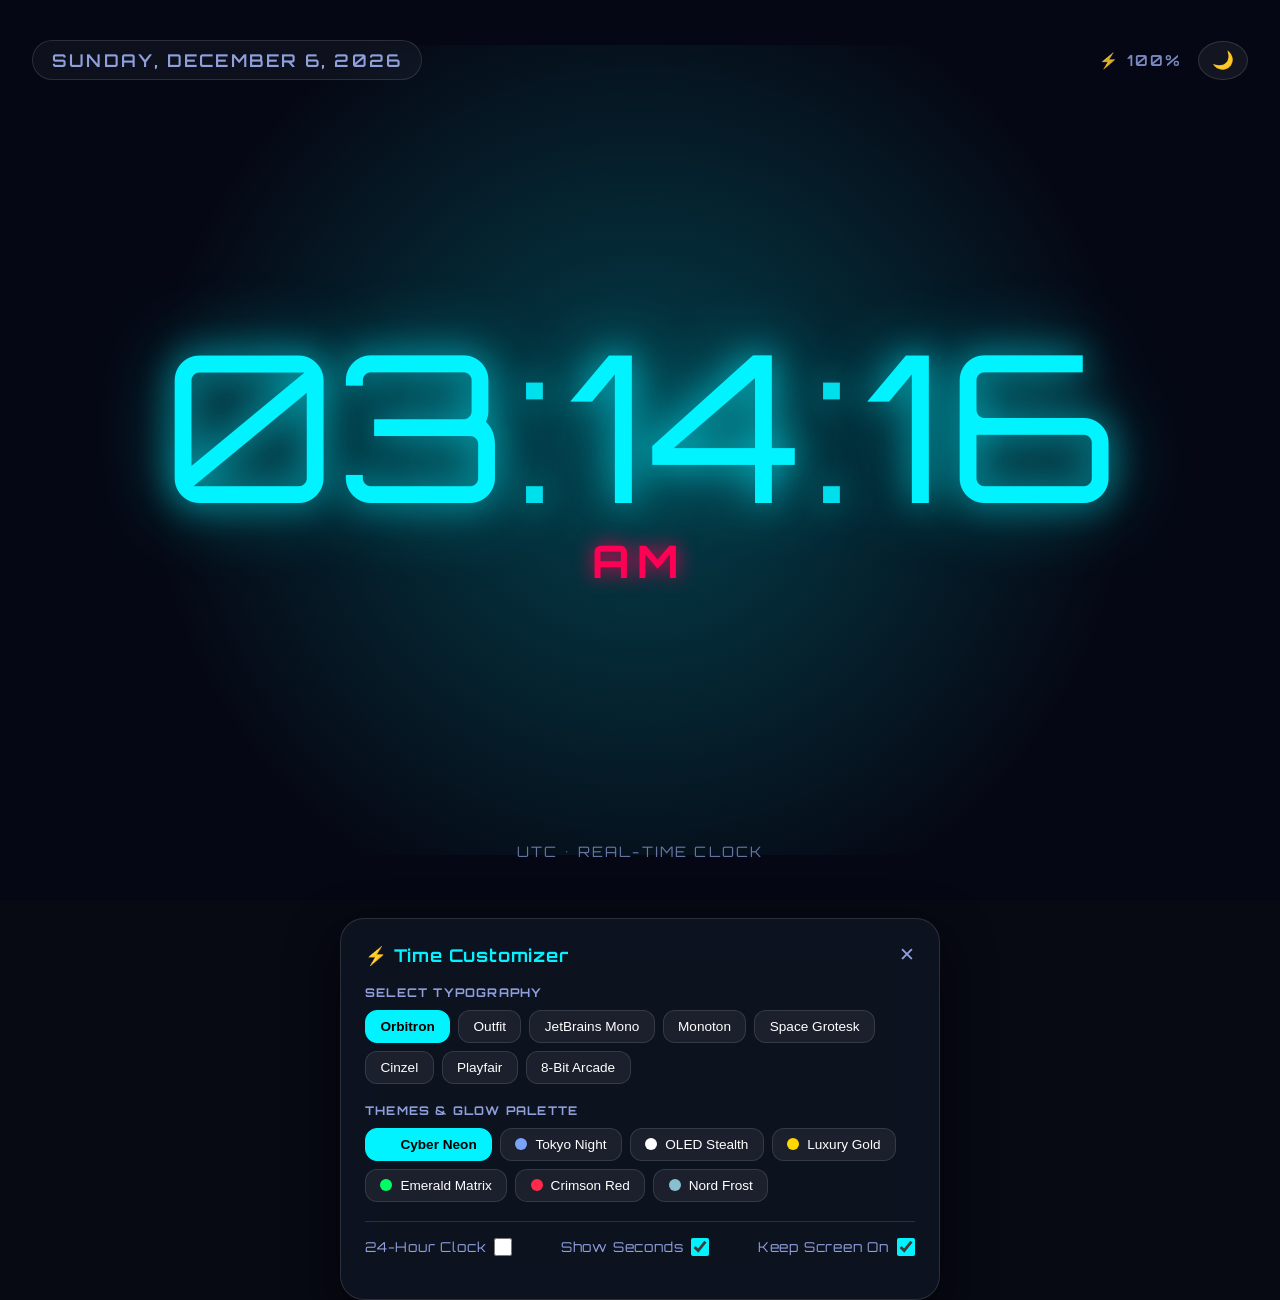
==== web/index.html @ ecf56b78 "feat: Time v1.0.0 full-screen clock initial commit" ====
<!DOCTYPE html>
<html lang="en">
<head>
  <meta charset="UTF-8">
  <meta name="viewport" content="width=device-width, initial-scale=1.0, maximum-scale=1.0, user-scalable=no">
  <title>Time</title>
  
  <!-- Google Fonts import for top-notch typography -->
  <link rel="preconnect" href="https://fonts.googleapis.com">
  <link rel="preconnect" href="https://fonts.gstatic.com" crossorigin>
  <link href="https://fonts.googleapis.com/css2?family=Cinzel:wght@500;700&family=JetBrains+Mono:wght@400;700;800&family=Monoton&family=Orbitron:wght@400;700;900&family=Outfit:wght@300;600;900&family=Playfair+Display:ital,wght@0,600;0,900;1,400&family=Press+Start+2P&family=Space+Grotesk:wght@400;700&display=swap" rel="stylesheet">
  <link rel="stylesheet" href="styles.css">
</head>
<body class="theme-cyber-neon font-orbitron">

  <!-- Ambient Dynamic Glowing Background Canvas -->
  <div class="ambient-glow" id="ambient-glow"></div>

  <!-- Main Fullscreen Clock Display Container -->
  <div class="clock-fullscreen-container" id="clock-container">
    
    <!-- Top Telemetry Header (Date & Battery) -->
    <div class="top-status-header">
      <div class="date-badge" id="date-display">TUESDAY, OCTOBER 6, 2026</div>
      <div class="status-right">
        <span class="battery-badge" id="battery-display">⚡ 100%</span>
        <button class="icon-btn" id="night-mode-btn" title="Night Dim Mode">🌙</button>
      </div>
    </div>

    <!-- Main Giant Digital Clock Display -->
    <div class="time-main-display">
      <div class="digits-wrapper">
        <span class="digit-hours" id="clock-hours">07</span>
        <span class="clock-colon">:</span>
        <span class="digit-minutes" id="clock-minutes">28</span>
        <span class="clock-colon" id="colon-seconds">:</span>
        <span class="digit-seconds" id="clock-seconds">46</span>
      </div>
      <div class="ampm-badge" id="clock-ampm">PM</div>
    </div>

    <!-- Bottom Secondary Info / World Timezone -->
    <div class="bottom-status-footer">
      <span class="location-badge" id="timezone-display">UTC • Coordinated Universal Time</span>
    </div>
  </div>

  <!-- Hover/Tap Trigger Area for Controls -->
  <div class="control-trigger" id="control-trigger"></div>

  <!-- Bottom Floating Glassmorphic Control Panel -->
  <div class="control-panel-drawer" id="control-panel">
    <div class="panel-header">
      <span class="panel-title">⚡ Time Customizer</span>
      <button class="panel-close-btn" id="close-panel-btn">✕</button>
    </div>

    <div class="panel-section">
      <label class="section-label">SELECT TYPOGRAPHY</label>
      <div class="font-selector-grid">
        <button class="font-chip active" data-font="font-orbitron">Orbitron</button>
        <button class="font-chip" data-font="font-outfit">Outfit</button>
        <button class="font-chip" data-font="font-jetbrains">JetBrains Mono</button>
        <button class="font-chip" data-font="font-monoton">Monoton</button>
        <button class="font-chip" data-font="font-space">Space Grotesk</button>
        <button class="font-chip" data-font="font-cinzel">Cinzel</button>
        <button class="font-chip" data-font="font-playfair">Playfair</button>
        <button class="font-chip" data-font="font-retro">8-Bit Arcade</button>
      </div>
    </div>

    <div class="panel-section">
      <label class="section-label">THEMES & GLOW PALETTE</label>
      <div class="theme-selector-grid">
        <button class="theme-chip active" data-theme="theme-cyber-neon"><span class="swatch cyber"></span>Cyber Neon</button>
        <button class="theme-chip" data-theme="theme-tokyo-night"><span class="swatch tokyo"></span>Tokyo Night</button>
        <button class="theme-chip" data-theme="theme-oled-dark"><span class="swatch oled"></span>OLED Stealth</button>
        <button class="theme-chip" data-theme="theme-minimal-gold"><span class="swatch gold"></span>Luxury Gold</button>
        <button class="theme-chip" data-theme="theme-emerald"><span class="swatch emerald"></span>Emerald Matrix</button>
        <button class="theme-chip" data-theme="theme-crimson"><span class="swatch crimson"></span>Crimson Red</button>
        <button class="theme-chip" data-theme="theme-nord"><span class="swatch nord"></span>Nord Frost</button>
      </div>
    </div>

    <div class="panel-section toggle-row">
      <div class="toggle-item">
        <span>24-Hour Clock</span>
        <input type="checkbox" id="toggle-24h" class="toggle-switch">
      </div>
      <div class="toggle-item">
        <span>Show Seconds</span>
        <input type="checkbox" id="toggle-seconds" class="toggle-switch" checked>
      </div>
      <div class="toggle-item">
        <span>Keep Screen On</span>
        <input type="checkbox" id="toggle-wakelock" class="toggle-switch" checked>
      </div>
    </div>
  </div>

  <script src="app.js"></script>
</body>
</html>
---- web/styles.css ----
/* ==========================================================================
   TIME APP - DESIGN SYSTEM & TYPOGRAPHY ENGINE
   ========================================================================== */

:root {
  --bg-color: #070913;
  --text-color: #00f0ff;
  --glow-color: rgba(0, 240, 255, 0.45);
  --accent-color: #ff007f;
  --subtext-color: rgba(255, 255, 255, 0.65);
  --panel-bg: rgba(15, 20, 35, 0.85);
  --panel-border: rgba(255, 255, 255, 0.12);
}

/* Theme 1: Cyber Neon (Default) */
body.theme-cyber-neon {
  --bg-color: #050814;
  --text-color: #00f3ff;
  --glow-color: rgba(0, 243, 255, 0.6);
  --accent-color: #ff0055;
  --subtext-color: #8fa0dd;
}

/* Theme 2: Tokyo Night */
body.theme-tokyo-night {
  --bg-color: #1a1b26;
  --text-color: #7aa2f7;
  --glow-color: rgba(122, 162, 247, 0.5);
  --accent-color: #bb9af7;
  --subtext-color: #a9b1d6;
}

/* Theme 3: OLED Stealth */
body.theme-oled-dark {
  --bg-color: #000000;
  --text-color: #ffffff;
  --glow-color: rgba(255, 255, 255, 0.2);
  --accent-color: #333333;
  --subtext-color: #666666;
}

/* Theme 4: Luxury Gold */
body.theme-minimal-gold {
  --bg-color: #0d0a07;
  --text-color: #ffd700;
  --glow-color: rgba(255, 215, 0, 0.5);
  --accent-color: #ffaa00;
  --subtext-color: #c5a059;
}

/* Theme 5: Emerald Matrix */
body.theme-emerald {
  --bg-color: #03140a;
  --text-color: #00ff66;
  --glow-color: rgba(0, 255, 102, 0.55);
  --accent-color: #00cc44;
  --subtext-color: #55aa77;
}

/* Theme 6: Crimson Red */
body.theme-crimson {
  --bg-color: #120305;
  --text-color: #ff2a4b;
  --glow-color: rgba(255, 42, 75, 0.55);
  --accent-color: #ff758c;
  --subtext-color: #b56576;
}

/* Theme 7: Nord Frost */
body.theme-nord {
  --bg-color: #2e3440;
  --text-color: #88c0d0;
  --glow-color: rgba(136, 192, 208, 0.45);
  --accent-color: #81a1c1;
  --subtext-color: #e5e9f0;
}

/* Typography Utility Classes */
.font-orbitron { font-family: 'Orbitron', sans-serif; letter-spacing: 0.05em; }
.font-outfit { font-family: 'Outfit', sans-serif; font-weight: 900; }
.font-jetbrains { font-family: 'JetBrains Mono', monospace; font-weight: 800; }
.font-monoton { font-family: 'Monoton', cursive; }
.font-space { font-family: 'Space Grotesk', sans-serif; font-weight: 700; }
.font-cinzel { font-family: 'Cinzel', serif; font-weight: 700; }
.font-playfair { font-family: 'Playfair Display', serif; font-weight: 900; }
.font-retro { font-family: 'Press Start 2P', monospace; }

/* Base Reset */
* {
  box-sizing: border-box;
  margin: 0;
  padding: 0;
  user-select: none;
  -webkit-user-select: none;
  -webkit-tap-highlight-color: transparent;
}

html, body {
  width: 100vw;
  height: 100vh;
  overflow: hidden;
  background-color: var(--bg-color);
  color: var(--text-color);
  transition: background-color 0.5s ease, color 0.5s ease;
}

/* Ambient Radial Glow */
.ambient-glow {
  position: absolute;
  top: 50%;
  left: 50%;
  transform: translate(-50%, -50%);
  width: 90vw;
  height: 90vh;
  background: radial-gradient(circle, var(--glow-color) 0%, rgba(0,0,0,0) 70%);
  opacity: 0.4;
  pointer-events: none;
  z-index: 1;
  transition: background 0.6s ease;
}

/* Night Dim Mode Overlay */
body.night-mode {
  filter: brightness(0.25) contrast(0.9);
}

/* Clock Container Layout */
.clock-fullscreen-container {
  position: relative;
  width: 100%;
  height: 100%;
  display: flex;
  flex-direction: column;
  justify-content: space-between;
  align-items: center;
  padding: 2.5rem 2rem;
  z-index: 2;
}

/* Top Telemetry Header */
.top-status-header {
  width: 100%;
  display: flex;
  justify-content: space-between;
  align-items: center;
  font-size: 1.1rem;
  font-weight: 600;
  color: var(--subtext-color);
  text-transform: uppercase;
  letter-spacing: 0.12em;
}

.date-badge {
  background: rgba(255, 255, 255, 0.04);
  padding: 0.5rem 1.2rem;
  border-radius: 30px;
  border: 1px solid var(--panel-border);
  backdrop-filter: blur(10px);
}

.status-right {
  display: flex;
  align-items: center;
  gap: 1rem;
}

.battery-badge {
  font-size: 0.95rem;
  opacity: 0.85;
}

.icon-btn {
  background: rgba(255, 255, 255, 0.06);
  border: 1px solid var(--panel-border);
  color: var(--text-color);
  padding: 0.5rem 0.8rem;
  border-radius: 50%;
  cursor: pointer;
  font-size: 1.1rem;
  transition: transform 0.2s ease, background 0.2s ease;
}

.icon-btn:active {
  transform: scale(0.9);
}

/* Main Giant Clock Area */
.time-main-display {
  display: flex;
  flex-direction: column;
  align-items: center;
  justify-content: center;
  margin: auto 0;
}

.digits-wrapper {
  display: flex;
  align-items: center;
  justify-content: center;
  font-size: clamp(4.5rem, 16vw, 16rem);
  line-height: 0.9;
  text-shadow: 0 0 35px var(--glow-color), 0 0 70px var(--glow-color);
  transition: all 0.3s ease;
}

.clock-colon {
  margin: 0 0.05em;
  opacity: 0.9;
  animation: colonBlink 2s infinite ease-in-out;
}

@keyframes colonBlink {
  0%, 100% { opacity: 0.95; }
  50% { opacity: 0.25; }
}

.ampm-badge {
  font-size: clamp(1.2rem, 3.5vw, 3rem);
  font-weight: 700;
  margin-top: 1rem;
  letter-spacing: 0.2em;
  color: var(--accent-color);
  text-shadow: 0 0 20px var(--accent-color);
}

/* Footer Status */
.bottom-status-footer {
  font-size: 0.9rem;
  color: var(--subtext-color);
  letter-spacing: 0.15em;
  opacity: 0.7;
}

/* Control Trigger Overlay */
.control-trigger {
  position: absolute;
  bottom: 0;
  left: 0;
  width: 100%;
  height: 60px;
  z-index: 10;
}

/* Control Panel Drawer */
.control-panel-drawer {
  position: absolute;
  bottom: -400px;
  left: 50%;
  transform: translateX(-50%);
  width: min(92%, 600px);
  background: var(--panel-bg);
  border: 1px solid var(--panel-border);
  backdrop-filter: blur(25px);
  -webkit-backdrop-filter: blur(25px);
  border-radius: 24px;
  padding: 1.5rem;
  z-index: 20;
  box-shadow: 0 20px 50px rgba(0,0,0,0.6);
  transition: bottom 0.4s cubic-bezier(0.16, 1, 0.3, 1);
}

.control-panel-drawer.active {
  bottom: 25px;
}

.panel-header {
  display: flex;
  justify-content: space-between;
  align-items: center;
  margin-bottom: 1.2rem;
}

.panel-title {
  font-size: 1.1rem;
  font-weight: 700;
  color: var(--text-color);
}

.panel-close-btn {
  background: none;
  border: none;
  color: var(--subtext-color);
  font-size: 1.2rem;
  cursor: pointer;
}

.panel-section {
  margin-bottom: 1.2rem;
}

.section-label {
  display: block;
  font-size: 0.75rem;
  font-weight: 700;
  letter-spacing: 0.1em;
  color: var(--subtext-color);
  margin-bottom: 0.6rem;
}

/* Grids */
.font-selector-grid, .theme-selector-grid {
  display: flex;
  flex-wrap: wrap;
  gap: 0.5rem;
}

.font-chip, .theme-chip {
  background: rgba(255, 255, 255, 0.06);
  border: 1px solid var(--panel-border);
  color: #ffffff;
  padding: 0.5rem 0.9rem;
  border-radius: 12px;
  font-size: 0.85rem;
  cursor: pointer;
  display: flex;
  align-items: center;
  gap: 0.5rem;
  transition: all 0.2s ease;
}

.font-chip.active, .theme-chip.active {
  background: var(--text-color);
  color: #000000;
  border-color: var(--text-color);
  font-weight: 700;
}

/* Swatches */
.swatch {
  width: 12px;
  height: 12px;
  border-radius: 50%;
  display: inline-block;
}

.swatch.cyber { background: #00f3ff; }
.swatch.tokyo { background: #7aa2f7; }
.swatch.oled { background: #ffffff; }
.swatch.gold { background: #ffd700; }
.swatch.emerald { background: #00ff66; }
.swatch.crimson { background: #ff2a4b; }
.swatch.nord { background: #88c0d0; }

/* Toggle Row */
.toggle-row {
  display: flex;
  justify-content: space-between;
  gap: 1rem;
  border-top: 1px solid var(--panel-border);
  padding-top: 1rem;
}

.toggle-item {
  display: flex;
  align-items: center;
  gap: 0.5rem;
  font-size: 0.85rem;
  color: var(--subtext-color);
}

.toggle-switch {
  accent-color: var(--text-color);
  width: 18px;
  height: 18px;
}
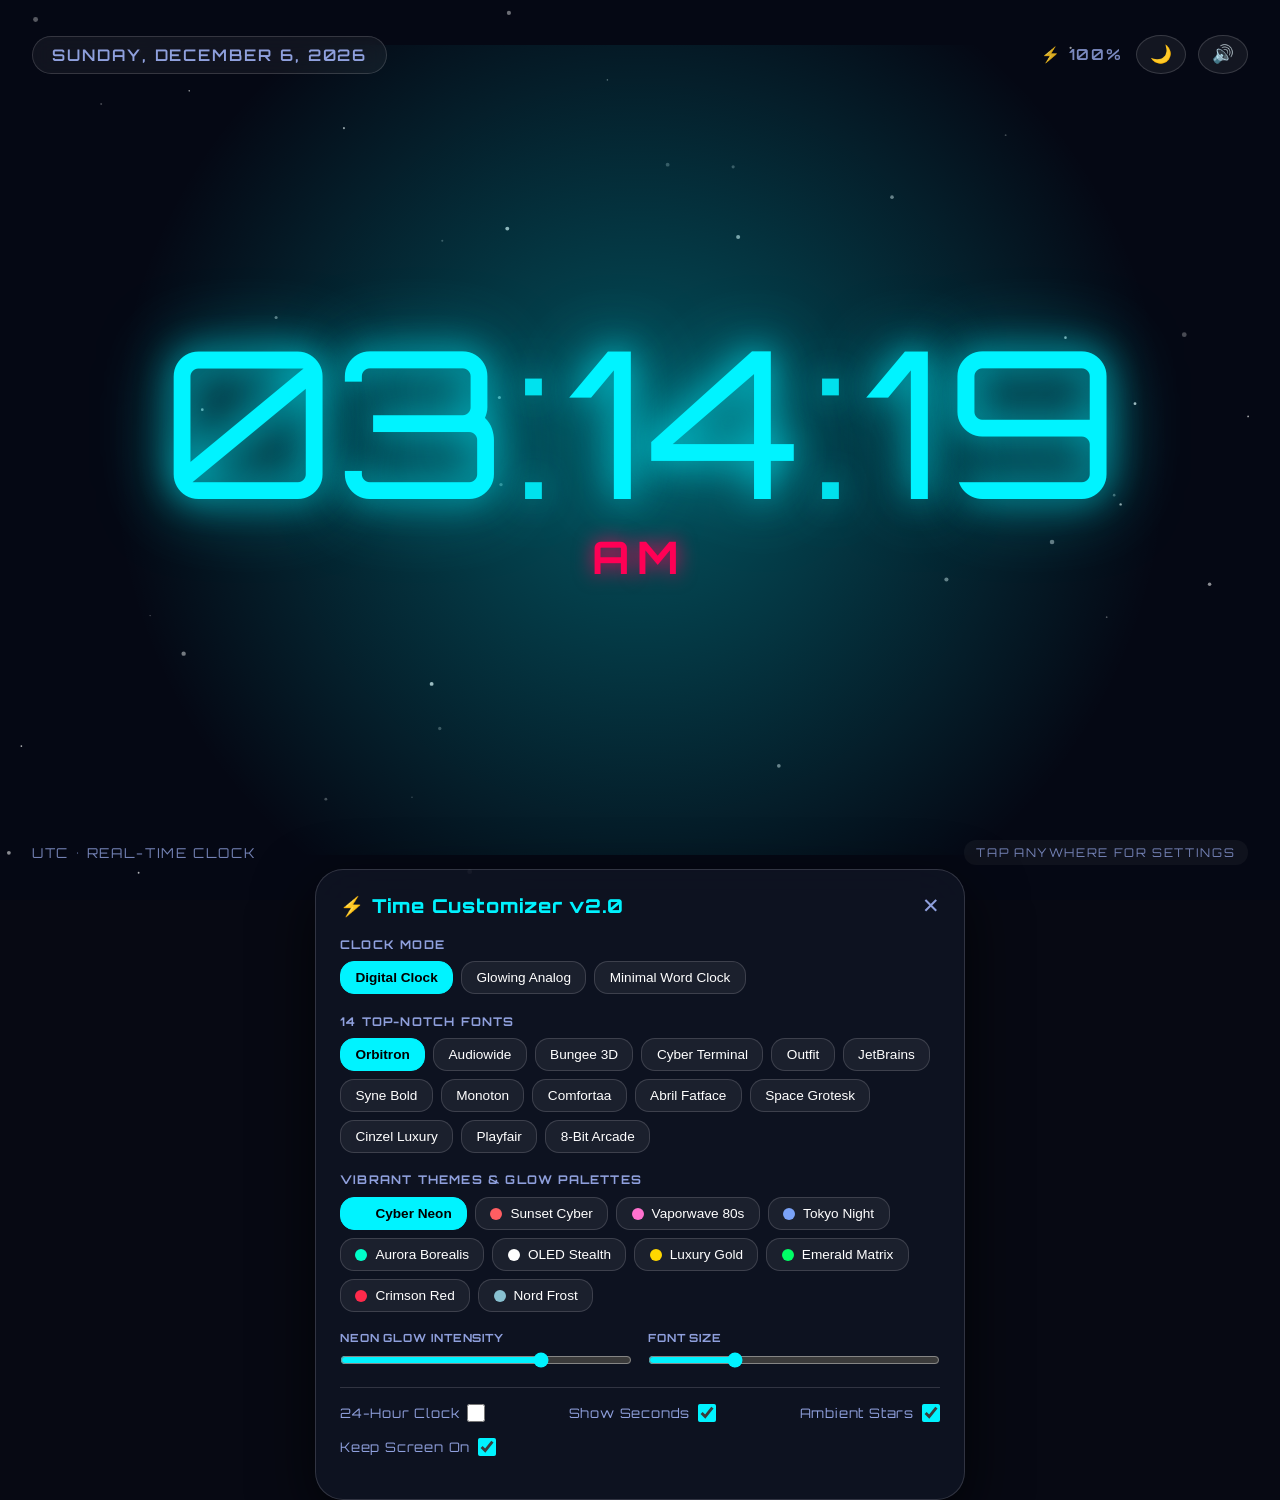
==== commit d5cf41a1: "feat: Release Time v2.0.0 with 14 custom fonts, 10 themes, analog & word clock modes, and particle c" ====
--- a/web/index.html
+++ b/web/index.html
@@ -3,34 +3,36 @@
 <head>
   <meta charset="UTF-8">
   <meta name="viewport" content="width=device-width, initial-scale=1.0, maximum-scale=1.0, user-scalable=no">
-  <title>Time</title>
+  <title>Time v2.0</title>
   
-  <!-- Google Fonts import for top-notch typography -->
+  <!-- Google Fonts import for 14 top-notch custom typography styles -->
   <link rel="preconnect" href="https://fonts.googleapis.com">
   <link rel="preconnect" href="https://fonts.gstatic.com" crossorigin>
-  <link href="https://fonts.googleapis.com/css2?family=Cinzel:wght@500;700&family=JetBrains+Mono:wght@400;700;800&family=Monoton&family=Orbitron:wght@400;700;900&family=Outfit:wght@300;600;900&family=Playfair+Display:ital,wght@0,600;0,900;1,400&family=Press+Start+2P&family=Space+Grotesk:wght@400;700&display=swap" rel="stylesheet">
+  <link href="https://fonts.googleapis.com/css2?family=Abril+Fatface&family=Audiowide&family=Bungee+Shade&family=Cinzel:wght@500;700;900&family=Comfortaa:wght@400;700&family=JetBrains+Mono:wght@400;700;800&family=Monoton&family=Orbitron:wght@400;700;900&family=Outfit:wght@300;600;900&family=Playfair+Display:ital,wght@0,600;0,900;1,400&family=Press+Start+2P&family=Share+Tech+Mono&family=Space+Grotesk:wght@400;700&family=Syne:wght@700;800&display=swap" rel="stylesheet">
   <link rel="stylesheet" href="styles.css">
 </head>
-<body class="theme-cyber-neon font-orbitron">
+<body class="theme-cyber-neon font-orbitron layout-digital">
 
-  <!-- Ambient Dynamic Glowing Background Canvas -->
+  <!-- Dynamic Animated Starfield / Glowing Canvas -->
+  <canvas id="particles-canvas" class="particles-canvas"></canvas>
   <div class="ambient-glow" id="ambient-glow"></div>
 
   <!-- Main Fullscreen Clock Display Container -->
   <div class="clock-fullscreen-container" id="clock-container">
     
-    <!-- Top Telemetry Header (Date & Battery) -->
+    <!-- Top Telemetry Header -->
     <div class="top-status-header">
-      <div class="date-badge" id="date-display">TUESDAY, OCTOBER 6, 2026</div>
+      <div class="date-badge" id="date-display">TUESDAY, OCTOBER 7, 2026</div>
       <div class="status-right">
         <span class="battery-badge" id="battery-display">⚡ 100%</span>
         <button class="icon-btn" id="night-mode-btn" title="Night Dim Mode">🌙</button>
+        <button class="icon-btn" id="sound-tick-btn" title="Synthesized Soft Tick">🔊</button>
       </div>
     </div>
 
-    <!-- Main Giant Digital Clock Display -->
-    <div class="time-main-display">
-      <div class="digits-wrapper">
+    <!-- 1. Digital Clock Mode Display -->
+    <div class="time-main-display" id="digital-clock-view">
+      <div class="digits-wrapper" id="digits-wrapper">
         <span class="digit-hours" id="clock-hours">07</span>
         <span class="clock-colon">:</span>
         <span class="digit-minutes" id="clock-minutes">28</span>
@@ -40,41 +42,80 @@
       <div class="ampm-badge" id="clock-ampm">PM</div>
     </div>
 
+    <!-- 2. Analog Clock Mode Display -->
+    <div class="analog-clock-wrapper" id="analog-clock-view" style="display:none;">
+      <div class="analog-face">
+        <div class="analog-hand hour-hand" id="analog-hour-hand"></div>
+        <div class="analog-hand minute-hand" id="analog-minute-hand"></div>
+        <div class="analog-hand second-hand" id="analog-second-hand"></div>
+        <div class="analog-center-dot"></div>
+        <!-- Hour Markers -->
+        <span class="marker m12">12</span>
+        <span class="marker m3">3</span>
+        <span class="marker m6">6</span>
+        <span class="marker m9">9</span>
+      </div>
+    </div>
+
+    <!-- 3. Minimalist Word Clock Mode Display -->
+    <div class="word-clock-wrapper" id="word-clock-view" style="display:none;">
+      <div class="word-clock-text" id="word-clock-text">IT IS SEVEN TWENTY-EIGHT PM</div>
+    </div>
+
     <!-- Bottom Secondary Info / World Timezone -->
     <div class="bottom-status-footer">
-      <span class="location-badge" id="timezone-display">UTC • Coordinated Universal Time</span>
+      <span class="location-badge" id="timezone-display">UTC • REAL-TIME CLOCK</span>
+      <span class="hint-badge">TAP ANYWHERE FOR SETTINGS</span>
     </div>
   </div>
-
-  <!-- Hover/Tap Trigger Area for Controls -->
-  <div class="control-trigger" id="control-trigger"></div>
 
   <!-- Bottom Floating Glassmorphic Control Panel -->
   <div class="control-panel-drawer" id="control-panel">
     <div class="panel-header">
-      <span class="panel-title">⚡ Time Customizer</span>
+      <span class="panel-title">⚡ Time Customizer v2.0</span>
       <button class="panel-close-btn" id="close-panel-btn">✕</button>
     </div>
 
+    <!-- Clock Display Mode Switcher -->
     <div class="panel-section">
-      <label class="section-label">SELECT TYPOGRAPHY</label>
+      <label class="section-label">CLOCK MODE</label>
+      <div class="mode-selector-grid">
+        <button class="mode-chip active" data-mode="layout-digital">Digital Clock</button>
+        <button class="mode-chip" data-mode="layout-analog">Glowing Analog</button>
+        <button class="mode-chip" data-mode="layout-word">Minimal Word Clock</button>
+      </div>
+    </div>
+
+    <!-- Font Selector (14 Custom Google Fonts) -->
+    <div class="panel-section">
+      <label class="section-label">14 TOP-NOTCH FONTS</label>
       <div class="font-selector-grid">
         <button class="font-chip active" data-font="font-orbitron">Orbitron</button>
+        <button class="font-chip" data-font="font-audiowide">Audiowide</button>
+        <button class="font-chip" data-font="font-bungee">Bungee 3D</button>
+        <button class="font-chip" data-font="font-sharetech">Cyber Terminal</button>
         <button class="font-chip" data-font="font-outfit">Outfit</button>
-        <button class="font-chip" data-font="font-jetbrains">JetBrains Mono</button>
+        <button class="font-chip" data-font="font-jetbrains">JetBrains</button>
+        <button class="font-chip" data-font="font-syne">Syne Bold</button>
         <button class="font-chip" data-font="font-monoton">Monoton</button>
+        <button class="font-chip" data-font="font-comfortaa">Comfortaa</button>
+        <button class="font-chip" data-font="font-abril">Abril Fatface</button>
         <button class="font-chip" data-font="font-space">Space Grotesk</button>
-        <button class="font-chip" data-font="font-cinzel">Cinzel</button>
+        <button class="font-chip" data-font="font-cinzel">Cinzel Luxury</button>
         <button class="font-chip" data-font="font-playfair">Playfair</button>
         <button class="font-chip" data-font="font-retro">8-Bit Arcade</button>
       </div>
     </div>
 
+    <!-- Theme & Glow Palette -->
     <div class="panel-section">
-      <label class="section-label">THEMES & GLOW PALETTE</label>
+      <label class="section-label">VIBRANT THEMES & GLOW PALETTES</label>
       <div class="theme-selector-grid">
         <button class="theme-chip active" data-theme="theme-cyber-neon"><span class="swatch cyber"></span>Cyber Neon</button>
+        <button class="theme-chip" data-theme="theme-sunset"><span class="swatch sunset"></span>Sunset Cyber</button>
+        <button class="theme-chip" data-theme="theme-vaporwave"><span class="swatch vaporwave"></span>Vaporwave 80s</button>
         <button class="theme-chip" data-theme="theme-tokyo-night"><span class="swatch tokyo"></span>Tokyo Night</button>
+        <button class="theme-chip" data-theme="theme-aurora"><span class="swatch aurora"></span>Aurora Borealis</button>
         <button class="theme-chip" data-theme="theme-oled-dark"><span class="swatch oled"></span>OLED Stealth</button>
         <button class="theme-chip" data-theme="theme-minimal-gold"><span class="swatch gold"></span>Luxury Gold</button>
         <button class="theme-chip" data-theme="theme-emerald"><span class="swatch emerald"></span>Emerald Matrix</button>
@@ -83,6 +124,19 @@
       </div>
     </div>
 
+    <!-- Adjusters & Sliders -->
+    <div class="panel-section slider-section">
+      <div class="slider-group">
+        <label>NEON GLOW INTENSITY</label>
+        <input type="range" id="glow-slider" min="0" max="100" value="70">
+      </div>
+      <div class="slider-group">
+        <label>FONT SIZE</label>
+        <input type="range" id="size-slider" min="80" max="150" value="100">
+      </div>
+    </div>
+
+    <!-- Toggles Row -->
     <div class="panel-section toggle-row">
       <div class="toggle-item">
         <span>24-Hour Clock</span>
@@ -91,6 +145,10 @@
       <div class="toggle-item">
         <span>Show Seconds</span>
         <input type="checkbox" id="toggle-seconds" class="toggle-switch" checked>
+      </div>
+      <div class="toggle-item">
+        <span>Ambient Stars</span>
+        <input type="checkbox" id="toggle-particles" class="toggle-switch" checked>
       </div>
       <div class="toggle-item">
         <span>Keep Screen On</span>
--- a/web/styles.css
+++ b/web/styles.css
@@ -1,85 +1,120 @@
 /* ==========================================================================
-   TIME APP - DESIGN SYSTEM & TYPOGRAPHY ENGINE
+   TIME APP v2.0 - ULTIMATE DESIGN SYSTEM & TYPOGRAPHY ENGINE
    ========================================================================== */
 
 :root {
   --bg-color: #070913;
   --text-color: #00f0ff;
-  --glow-color: rgba(0, 240, 255, 0.45);
+  --glow-color: rgba(0, 240, 255, 0.55);
   --accent-color: #ff007f;
   --subtext-color: rgba(255, 255, 255, 0.65);
-  --panel-bg: rgba(15, 20, 35, 0.85);
-  --panel-border: rgba(255, 255, 255, 0.12);
+  --panel-bg: rgba(15, 20, 35, 0.88);
+  --panel-border: rgba(255, 255, 255, 0.15);
+  --glow-radius: 35px;
+  --font-scale: 1;
 }
 
 /* Theme 1: Cyber Neon (Default) */
 body.theme-cyber-neon {
   --bg-color: #050814;
   --text-color: #00f3ff;
-  --glow-color: rgba(0, 243, 255, 0.6);
+  --glow-color: rgba(0, 243, 255, 0.65);
   --accent-color: #ff0055;
   --subtext-color: #8fa0dd;
 }
 
-/* Theme 2: Tokyo Night */
+/* Theme 2: Sunset Cyberpunk */
+body.theme-sunset {
+  --bg-color: #1a0826;
+  --text-color: #ff5e62;
+  --glow-color: rgba(255, 94, 98, 0.6);
+  --accent-color: #ff9966;
+  --subtext-color: #d19fe8;
+}
+
+/* Theme 3: Vaporwave 80s */
+body.theme-vaporwave {
+  --bg-color: #12002b;
+  --text-color: #ff71ce;
+  --glow-color: rgba(255, 113, 206, 0.65);
+  --accent-color: #01cdfe;
+  --subtext-color: #05ffa1;
+}
+
+/* Theme 4: Tokyo Night */
 body.theme-tokyo-night {
   --bg-color: #1a1b26;
   --text-color: #7aa2f7;
-  --glow-color: rgba(122, 162, 247, 0.5);
+  --glow-color: rgba(122, 162, 247, 0.55);
   --accent-color: #bb9af7;
   --subtext-color: #a9b1d6;
 }
 
-/* Theme 3: OLED Stealth */
+/* Theme 5: Aurora Borealis */
+body.theme-aurora {
+  --bg-color: #041d24;
+  --text-color: #00ffca;
+  --glow-color: rgba(0, 255, 202, 0.6);
+  --accent-color: #05bfdb;
+  --subtext-color: #a5f3fc;
+}
+
+/* Theme 6: OLED Stealth */
 body.theme-oled-dark {
   --bg-color: #000000;
   --text-color: #ffffff;
-  --glow-color: rgba(255, 255, 255, 0.2);
-  --accent-color: #333333;
-  --subtext-color: #666666;
-}
-
-/* Theme 4: Luxury Gold */
+  --glow-color: rgba(255, 255, 255, 0.25);
+  --accent-color: #444444;
+  --subtext-color: #777777;
+}
+
+/* Theme 7: Luxury Gold */
 body.theme-minimal-gold {
   --bg-color: #0d0a07;
   --text-color: #ffd700;
-  --glow-color: rgba(255, 215, 0, 0.5);
+  --glow-color: rgba(255, 215, 0, 0.6);
   --accent-color: #ffaa00;
   --subtext-color: #c5a059;
 }
 
-/* Theme 5: Emerald Matrix */
+/* Theme 8: Emerald Matrix */
 body.theme-emerald {
   --bg-color: #03140a;
   --text-color: #00ff66;
-  --glow-color: rgba(0, 255, 102, 0.55);
+  --glow-color: rgba(0, 255, 102, 0.6);
   --accent-color: #00cc44;
   --subtext-color: #55aa77;
 }
 
-/* Theme 6: Crimson Red */
+/* Theme 9: Crimson Red */
 body.theme-crimson {
   --bg-color: #120305;
   --text-color: #ff2a4b;
-  --glow-color: rgba(255, 42, 75, 0.55);
+  --glow-color: rgba(255, 42, 75, 0.6);
   --accent-color: #ff758c;
   --subtext-color: #b56576;
 }
 
-/* Theme 7: Nord Frost */
+/* Theme 10: Nord Frost */
 body.theme-nord {
   --bg-color: #2e3440;
   --text-color: #88c0d0;
-  --glow-color: rgba(136, 192, 208, 0.45);
+  --glow-color: rgba(136, 192, 208, 0.5);
   --accent-color: #81a1c1;
   --subtext-color: #e5e9f0;
 }
 
-/* Typography Utility Classes */
+/* Typography Utility Classes (14 Custom Fonts) */
 .font-orbitron { font-family: 'Orbitron', sans-serif; letter-spacing: 0.05em; }
+.font-audiowide { font-family: 'Audiowide', cursive; letter-spacing: 0.08em; }
+.font-bungee { font-family: 'Bungee Shade', cursive; }
+.font-sharetech { font-family: 'Share Tech Mono', monospace; }
 .font-outfit { font-family: 'Outfit', sans-serif; font-weight: 900; }
 .font-jetbrains { font-family: 'JetBrains Mono', monospace; font-weight: 800; }
+.font-syne { font-family: 'Syne', sans-serif; font-weight: 800; }
 .font-monoton { font-family: 'Monoton', cursive; }
+.font-comfortaa { font-family: 'Comfortaa', cursive; font-weight: 700; }
+.font-abril { font-family: 'Abril Fatface', cursive; }
 .font-space { font-family: 'Space Grotesk', sans-serif; font-weight: 700; }
 .font-cinzel { font-family: 'Cinzel', serif; font-weight: 700; }
 .font-playfair { font-family: 'Playfair Display', serif; font-weight: 900; }
@@ -104,6 +139,17 @@
   transition: background-color 0.5s ease, color 0.5s ease;
 }
 
+/* Background Particles Canvas */
+.particles-canvas {
+  position: absolute;
+  top: 0;
+  left: 0;
+  width: 100%;
+  height: 100%;
+  pointer-events: none;
+  z-index: 1;
+}
+
 /* Ambient Radial Glow */
 .ambient-glow {
   position: absolute;
@@ -112,8 +158,8 @@
   transform: translate(-50%, -50%);
   width: 90vw;
   height: 90vh;
-  background: radial-gradient(circle, var(--glow-color) 0%, rgba(0,0,0,0) 70%);
-  opacity: 0.4;
+  background: radial-gradient(circle, var(--glow-color) 0%, rgba(0,0,0,0) 75%);
+  opacity: 0.5;
   pointer-events: none;
   z-index: 1;
   transition: background 0.6s ease;
@@ -121,10 +167,10 @@
 
 /* Night Dim Mode Overlay */
 body.night-mode {
-  filter: brightness(0.25) contrast(0.9);
-}
-
-/* Clock Container Layout */
+  filter: brightness(0.22) contrast(0.85);
+}
+
+/* Main Container Layout */
 .clock-fullscreen-container {
   position: relative;
   width: 100%;
@@ -133,17 +179,17 @@
   flex-direction: column;
   justify-content: space-between;
   align-items: center;
-  padding: 2.5rem 2rem;
+  padding: 2.2rem 2rem;
   z-index: 2;
 }
 
-/* Top Telemetry Header */
+/* Top Status Header */
 .top-status-header {
   width: 100%;
   display: flex;
   justify-content: space-between;
   align-items: center;
-  font-size: 1.1rem;
+  font-size: 1rem;
   font-weight: 600;
   color: var(--subtext-color);
   text-transform: uppercase;
@@ -151,7 +197,7 @@
 }
 
 .date-badge {
-  background: rgba(255, 255, 255, 0.04);
+  background: rgba(255, 255, 255, 0.05);
   padding: 0.5rem 1.2rem;
   border-radius: 30px;
   border: 1px solid var(--panel-border);
@@ -161,7 +207,7 @@
 .status-right {
   display: flex;
   align-items: center;
-  gap: 1rem;
+  gap: 0.8rem;
 }
 
 .battery-badge {
@@ -184,7 +230,7 @@
   transform: scale(0.9);
 }
 
-/* Main Giant Clock Area */
+/* 1. Digital Clock Display */
 .time-main-display {
   display: flex;
   flex-direction: column;
@@ -197,9 +243,9 @@
   display: flex;
   align-items: center;
   justify-content: center;
-  font-size: clamp(4.5rem, 16vw, 16rem);
+  font-size: calc(clamp(4.5rem, 16vw, 16rem) * var(--font-scale));
   line-height: 0.9;
-  text-shadow: 0 0 35px var(--glow-color), 0 0 70px var(--glow-color);
+  text-shadow: 0 0 var(--glow-radius) var(--glow-color), 0 0 calc(var(--glow-radius) * 2) var(--glow-color);
   transition: all 0.3s ease;
 }
 
@@ -223,44 +269,138 @@
   text-shadow: 0 0 20px var(--accent-color);
 }
 
+/* 2. Analog Clock View */
+.analog-clock-wrapper {
+  margin: auto 0;
+  display: flex;
+  align-items: center;
+  justify-content: center;
+}
+
+.analog-face {
+  position: relative;
+  width: min(70vw, 420px);
+  height: min(70vw, 420px);
+  border-radius: 50%;
+  border: 4px solid var(--text-color);
+  box-shadow: 0 0 var(--glow-radius) var(--glow-color), inset 0 0 var(--glow-radius) var(--glow-color);
+  background: rgba(255, 255, 255, 0.02);
+}
+
+.analog-hand {
+  position: absolute;
+  bottom: 50%;
+  left: 50%;
+  transform-origin: bottom center;
+  border-radius: 10px;
+  transition: transform 0.05s cubic-bezier(0.4, 2.08, 0.55, 0.44);
+}
+
+.hour-hand {
+  width: 8px;
+  height: 28%;
+  background: var(--text-color);
+  box-shadow: 0 0 15px var(--text-color);
+  transform: translateX(-50%) rotate(0deg);
+}
+
+.minute-hand {
+  width: 5px;
+  height: 40%;
+  background: var(--text-color);
+  box-shadow: 0 0 15px var(--text-color);
+  transform: translateX(-50%) rotate(0deg);
+}
+
+.second-hand {
+  width: 2px;
+  height: 45%;
+  background: var(--accent-color);
+  box-shadow: 0 0 15px var(--accent-color);
+  transform: translateX(-50%) rotate(0deg);
+}
+
+.analog-center-dot {
+  position: absolute;
+  top: 50%;
+  left: 50%;
+  transform: translate(-50%, -50%);
+  width: 16px;
+  height: 16px;
+  border-radius: 50%;
+  background: var(--accent-color);
+  box-shadow: 0 0 20px var(--accent-color);
+}
+
+.marker {
+  position: absolute;
+  font-size: 1.5rem;
+  font-weight: 700;
+  color: var(--subtext-color);
+}
+
+.m12 { top: 15px; left: 50%; transform: translateX(-50%); }
+.m3 { right: 20px; top: 50%; transform: translateY(-50%); }
+.m6 { bottom: 15px; left: 50%; transform: translateX(-50%); }
+.m9 { left: 20px; top: 50%; transform: translateY(-50%); }
+
+/* 3. Word Clock View */
+.word-clock-wrapper {
+  margin: auto 0;
+  text-align: center;
+  max-width: 85%;
+}
+
+.word-clock-text {
+  font-size: clamp(2rem, 6vw, 5rem);
+  font-weight: 900;
+  line-height: 1.3;
+  letter-spacing: 0.05em;
+  text-shadow: 0 0 var(--glow-radius) var(--glow-color);
+  color: var(--text-color);
+}
+
 /* Footer Status */
 .bottom-status-footer {
-  font-size: 0.9rem;
-  color: var(--subtext-color);
-  letter-spacing: 0.15em;
-  opacity: 0.7;
-}
-
-/* Control Trigger Overlay */
-.control-trigger {
-  position: absolute;
-  bottom: 0;
-  left: 0;
   width: 100%;
-  height: 60px;
-  z-index: 10;
+  display: flex;
+  justify-content: space-between;
+  align-items: center;
+  font-size: 0.85rem;
+  color: var(--subtext-color);
+  letter-spacing: 0.12em;
+  opacity: 0.8;
+}
+
+.hint-badge {
+  background: rgba(255, 255, 255, 0.05);
+  padding: 0.3rem 0.8rem;
+  border-radius: 12px;
+  font-size: 0.75rem;
 }
 
 /* Control Panel Drawer */
 .control-panel-drawer {
   position: absolute;
-  bottom: -400px;
+  bottom: -600px;
   left: 50%;
   transform: translateX(-50%);
-  width: min(92%, 600px);
+  width: min(94%, 650px);
+  max-height: 85vh;
+  overflow-y: auto;
   background: var(--panel-bg);
   border: 1px solid var(--panel-border);
-  backdrop-filter: blur(25px);
-  -webkit-backdrop-filter: blur(25px);
-  border-radius: 24px;
+  backdrop-filter: blur(30px);
+  -webkit-backdrop-filter: blur(30px);
+  border-radius: 28px;
   padding: 1.5rem;
   z-index: 20;
-  box-shadow: 0 20px 50px rgba(0,0,0,0.6);
+  box-shadow: 0 20px 60px rgba(0,0,0,0.7);
   transition: bottom 0.4s cubic-bezier(0.16, 1, 0.3, 1);
 }
 
 .control-panel-drawer.active {
-  bottom: 25px;
+  bottom: 20px;
 }
 
 .panel-header {
@@ -271,8 +411,8 @@
 }
 
 .panel-title {
-  font-size: 1.1rem;
-  font-weight: 700;
+  font-size: 1.2rem;
+  font-weight: 800;
   color: var(--text-color);
 }
 
@@ -280,7 +420,7 @@
   background: none;
   border: none;
   color: var(--subtext-color);
-  font-size: 1.2rem;
+  font-size: 1.3rem;
   cursor: pointer;
 }
 
@@ -297,19 +437,18 @@
   margin-bottom: 0.6rem;
 }
 
-/* Grids */
-.font-selector-grid, .theme-selector-grid {
+.mode-selector-grid, .font-selector-grid, .theme-selector-grid {
   display: flex;
   flex-wrap: wrap;
   gap: 0.5rem;
 }
 
-.font-chip, .theme-chip {
+.mode-chip, .font-chip, .theme-chip {
   background: rgba(255, 255, 255, 0.06);
   border: 1px solid var(--panel-border);
   color: #ffffff;
   padding: 0.5rem 0.9rem;
-  border-radius: 12px;
+  border-radius: 14px;
   font-size: 0.85rem;
   cursor: pointer;
   display: flex;
@@ -318,11 +457,11 @@
   transition: all 0.2s ease;
 }
 
-.font-chip.active, .theme-chip.active {
+.mode-chip.active, .font-chip.active, .theme-chip.active {
   background: var(--text-color);
   color: #000000;
   border-color: var(--text-color);
-  font-weight: 700;
+  font-weight: 800;
 }
 
 /* Swatches */
@@ -334,17 +473,46 @@
 }
 
 .swatch.cyber { background: #00f3ff; }
+.swatch.sunset { background: #ff5e62; }
+.swatch.vaporwave { background: #ff71ce; }
 .swatch.tokyo { background: #7aa2f7; }
+.swatch.aurora { background: #00ffca; }
 .swatch.oled { background: #ffffff; }
 .swatch.gold { background: #ffd700; }
 .swatch.emerald { background: #00ff66; }
 .swatch.crimson { background: #ff2a4b; }
 .swatch.nord { background: #88c0d0; }
 
+/* Sliders */
+.slider-section {
+  display: grid;
+  grid-template-columns: 1fr 1fr;
+  gap: 1rem;
+}
+
+.slider-group {
+  display: flex;
+  flex-direction: column;
+  gap: 0.4rem;
+}
+
+.slider-group label {
+  font-size: 0.7rem;
+  font-weight: 700;
+  color: var(--subtext-color);
+  letter-spacing: 0.08em;
+}
+
+.slider-group input {
+  accent-color: var(--text-color);
+  cursor: pointer;
+}
+
 /* Toggle Row */
 .toggle-row {
   display: flex;
   justify-content: space-between;
+  flex-wrap: wrap;
   gap: 1rem;
   border-top: 1px solid var(--panel-border);
   padding-top: 1rem;
@@ -354,7 +522,7 @@
   display: flex;
   align-items: center;
   gap: 0.5rem;
-  font-size: 0.85rem;
+  font-size: 0.82rem;
   color: var(--subtext-color);
 }
 
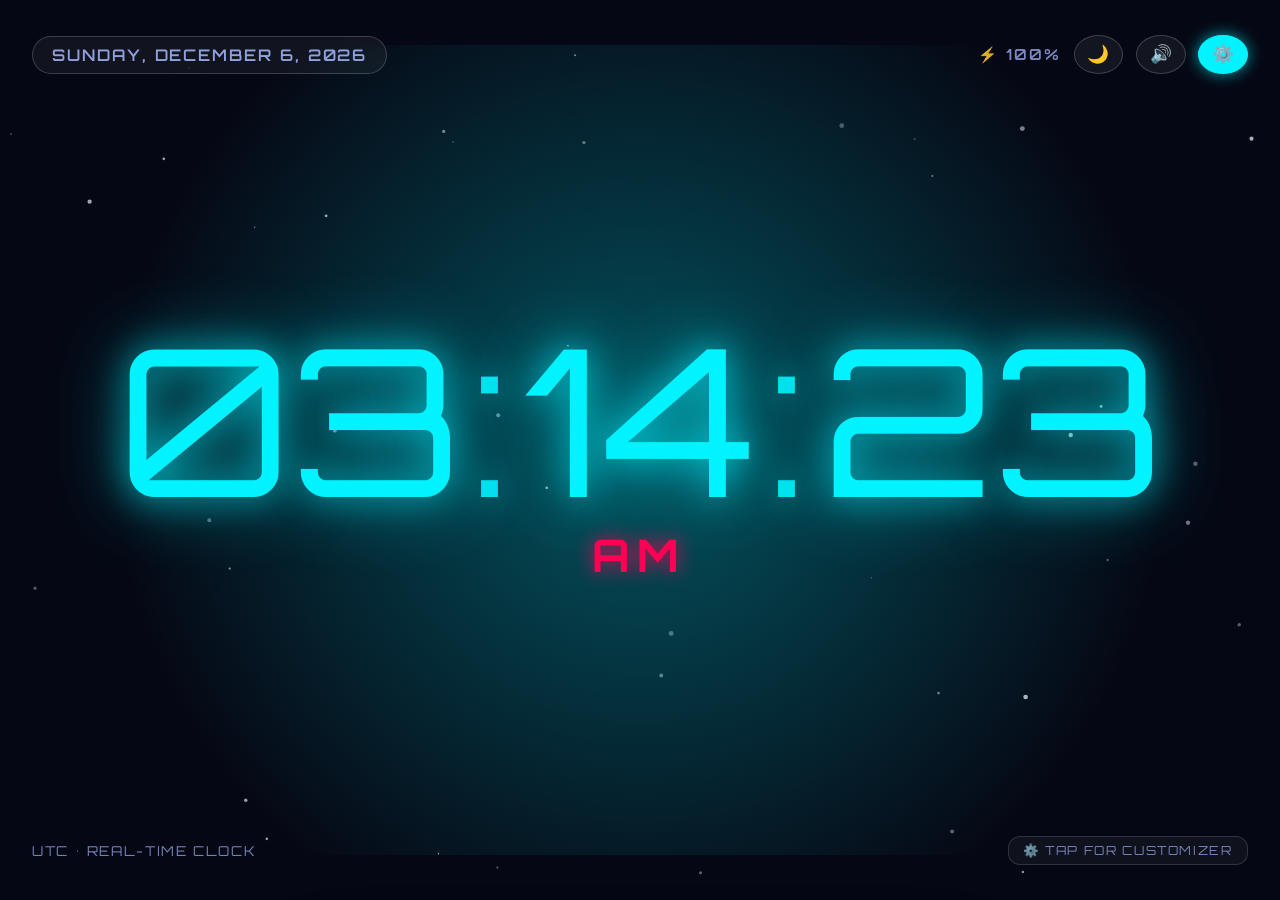
==== commit 38b153d2: "fix: Enhance Time Customizer drawer with dedicated ⚙️ trigger button and backdrop overlay" ====
--- a/web/index.html
+++ b/web/index.html
@@ -27,6 +27,7 @@
         <span class="battery-badge" id="battery-display">⚡ 100%</span>
         <button class="icon-btn" id="night-mode-btn" title="Night Dim Mode">🌙</button>
         <button class="icon-btn" id="sound-tick-btn" title="Synthesized Soft Tick">🔊</button>
+        <button class="icon-btn highlight" id="settings-btn" title="Time Customizer">⚙️</button>
       </div>
     </div>
 
@@ -65,9 +66,12 @@
     <!-- Bottom Secondary Info / World Timezone -->
     <div class="bottom-status-footer">
       <span class="location-badge" id="timezone-display">UTC • REAL-TIME CLOCK</span>
-      <span class="hint-badge">TAP ANYWHERE FOR SETTINGS</span>
+      <span class="hint-badge" id="hint-settings-trigger">⚙️ TAP FOR CUSTOMIZER</span>
     </div>
   </div>
+
+  <!-- Backdrop Overlay for Control Panel -->
+  <div class="panel-backdrop" id="panel-backdrop"></div>
 
   <!-- Bottom Floating Glassmorphic Control Panel -->
   <div class="control-panel-drawer" id="control-panel">
--- a/web/styles.css
+++ b/web/styles.css
@@ -8,8 +8,8 @@
   --glow-color: rgba(0, 240, 255, 0.55);
   --accent-color: #ff007f;
   --subtext-color: rgba(255, 255, 255, 0.65);
-  --panel-bg: rgba(15, 20, 35, 0.88);
-  --panel-border: rgba(255, 255, 255, 0.15);
+  --panel-bg: rgba(15, 20, 35, 0.94);
+  --panel-border: rgba(255, 255, 255, 0.18);
   --glow-radius: 35px;
   --font-scale: 1;
 }
@@ -181,6 +181,7 @@
   align-items: center;
   padding: 2.2rem 2rem;
   z-index: 2;
+  cursor: pointer;
 }
 
 /* Top Status Header */
@@ -224,6 +225,13 @@
   cursor: pointer;
   font-size: 1.1rem;
   transition: transform 0.2s ease, background 0.2s ease;
+}
+
+.icon-btn.highlight {
+  background: var(--text-color);
+  color: #000000;
+  border-color: var(--text-color);
+  box-shadow: 0 0 15px var(--glow-color);
 }
 
 .icon-btn:active {
@@ -374,15 +382,35 @@
 
 .hint-badge {
   background: rgba(255, 255, 255, 0.05);
-  padding: 0.3rem 0.8rem;
+  padding: 0.35rem 0.9rem;
   border-radius: 12px;
-  font-size: 0.75rem;
+  font-size: 0.78rem;
+  border: 1px solid var(--panel-border);
+  cursor: pointer;
+}
+
+/* Backdrop Overlay for Control Panel */
+.panel-backdrop {
+  position: fixed;
+  inset: 0;
+  background: rgba(0, 0, 0, 0.65);
+  backdrop-filter: blur(8px);
+  -webkit-backdrop-filter: blur(8px);
+  opacity: 0;
+  pointer-events: none;
+  transition: opacity 0.3s ease;
+  z-index: 900;
+}
+
+.panel-backdrop.active {
+  opacity: 1;
+  pointer-events: auto;
 }
 
 /* Control Panel Drawer */
 .control-panel-drawer {
-  position: absolute;
-  bottom: -600px;
+  position: fixed;
+  bottom: -700px;
   left: 50%;
   transform: translateX(-50%);
   width: min(94%, 650px);
@@ -390,12 +418,12 @@
   overflow-y: auto;
   background: var(--panel-bg);
   border: 1px solid var(--panel-border);
-  backdrop-filter: blur(30px);
-  -webkit-backdrop-filter: blur(30px);
+  backdrop-filter: blur(35px);
+  -webkit-backdrop-filter: blur(35px);
   border-radius: 28px;
-  padding: 1.5rem;
-  z-index: 20;
-  box-shadow: 0 20px 60px rgba(0,0,0,0.7);
+  padding: 1.6rem;
+  z-index: 1000;
+  box-shadow: 0 25px 70px rgba(0,0,0,0.8);
   transition: bottom 0.4s cubic-bezier(0.16, 1, 0.3, 1);
 }
 
@@ -417,11 +445,17 @@
 }
 
 .panel-close-btn {
-  background: none;
-  border: none;
-  color: var(--subtext-color);
-  font-size: 1.3rem;
+  background: rgba(255,255,255,0.08);
+  border: 1px solid var(--panel-border);
+  color: var(--subtext-color);
+  width: 34px;
+  height: 34px;
+  border-radius: 50%;
+  font-size: 1.1rem;
   cursor: pointer;
+  display: flex;
+  align-items: center;
+  justify-content: center;
 }
 
 .panel-section {
@@ -444,10 +478,10 @@
 }
 
 .mode-chip, .font-chip, .theme-chip {
-  background: rgba(255, 255, 255, 0.06);
+  background: rgba(255, 255, 255, 0.07);
   border: 1px solid var(--panel-border);
   color: #ffffff;
-  padding: 0.5rem 0.9rem;
+  padding: 0.55rem 0.95rem;
   border-radius: 14px;
   font-size: 0.85rem;
   cursor: pointer;
@@ -462,6 +496,7 @@
   color: #000000;
   border-color: var(--text-color);
   font-weight: 800;
+  box-shadow: 0 0 15px var(--glow-color);
 }
 
 /* Swatches */
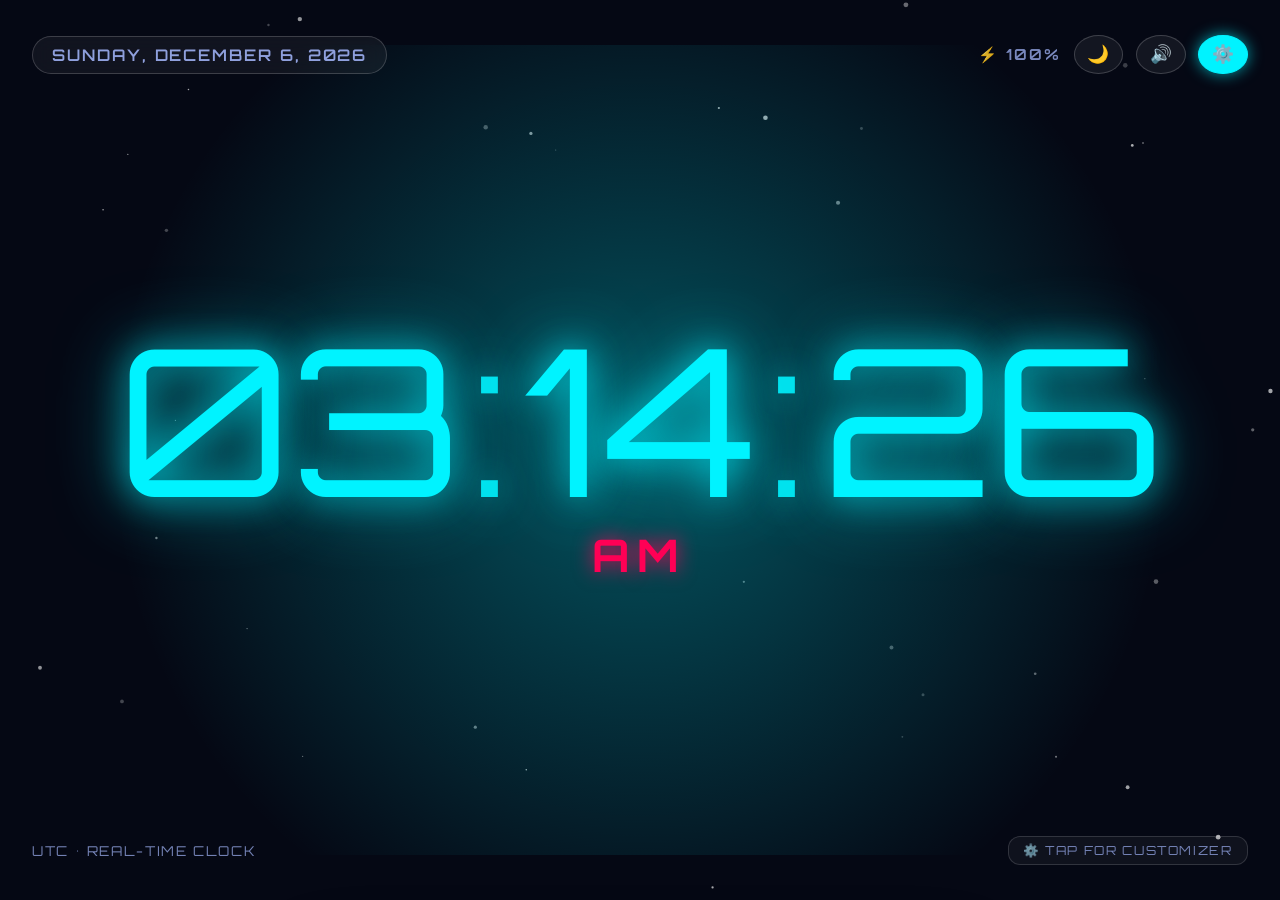
==== commit a647f6b7: "feat(android): upgrade to SDK 35 edge-to-edge, predictive back & web live demo" ====
--- a/web/index.html
+++ b/web/index.html
@@ -2,7 +2,7 @@
 <html lang="en">
 <head>
   <meta charset="UTF-8">
-  <meta name="viewport" content="width=device-width, initial-scale=1.0, maximum-scale=1.0, user-scalable=no">
+  <meta name="viewport" content="width=device-width, initial-scale=1.0, maximum-scale=1.0, user-scalable=no, viewport-fit=cover">
   <title>Time v2.0</title>
   
   <!-- Google Fonts import for 14 top-notch custom typography styles -->
--- a/web/styles.css
+++ b/web/styles.css
@@ -179,7 +179,7 @@
   flex-direction: column;
   justify-content: space-between;
   align-items: center;
-  padding: 2.2rem 2rem;
+  padding: max(2.2rem, env(safe-area-inset-top, 0px)) max(2rem, env(safe-area-inset-right, 0px)) max(2.2rem, env(safe-area-inset-bottom, 0px)) max(2rem, env(safe-area-inset-left, 0px));
   z-index: 2;
   cursor: pointer;
 }
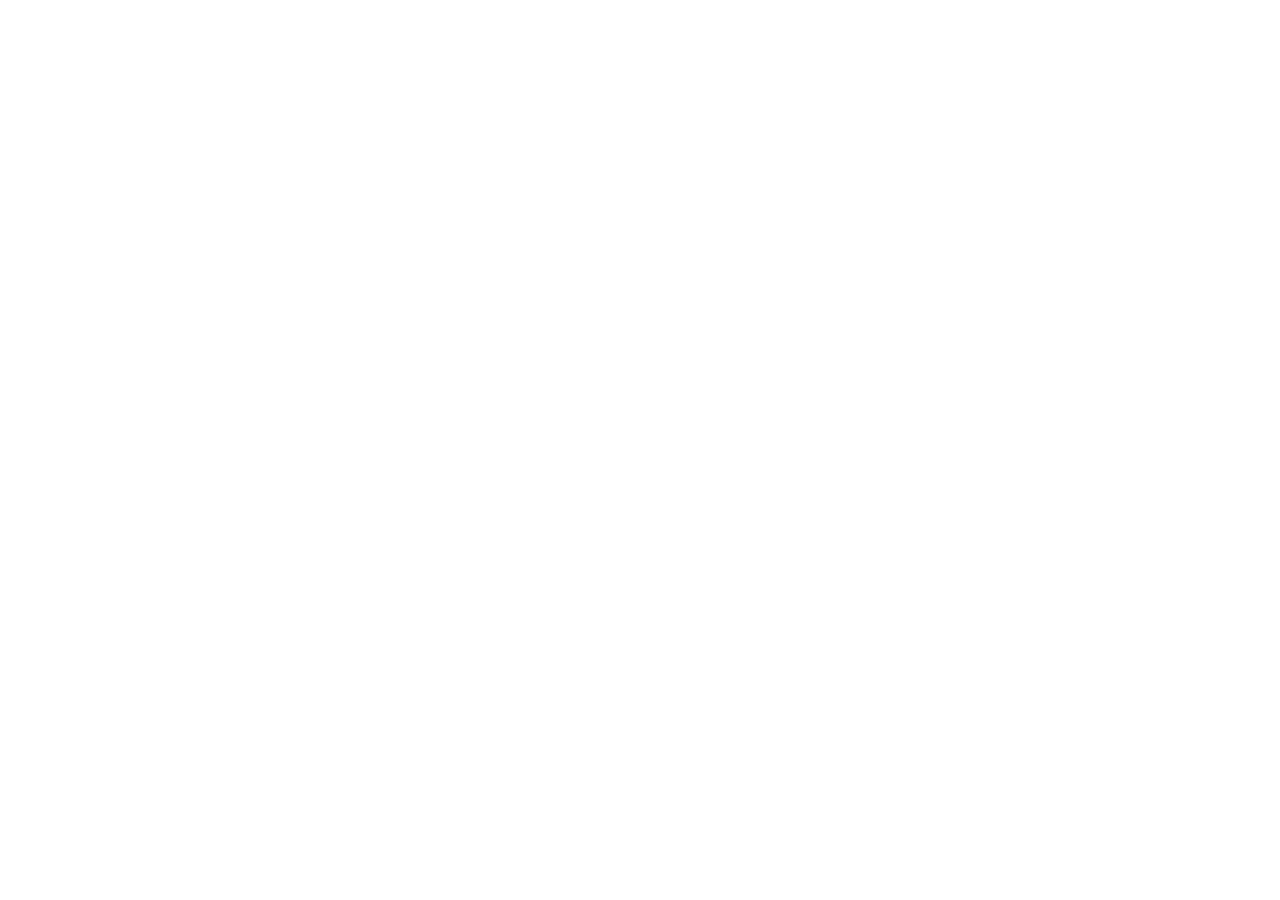
==== commit 024724c9: "feat: complete overhaul to Flutter full-screen timepiece, countdown, focus timer & GitHub Actions AP" ====
--- a/web/index.html
+++ b/web/index.html
@@ -1,166 +1,46 @@
 <!DOCTYPE html>
-<html lang="en">
+<html>
 <head>
+  <!--
+    If you are serving your web app in a path other than the root, change the
+    href value below to reflect the base path you are serving from.
+
+    The path provided below has to start and end with a slash "/" in order for
+    it to work correctly.
+
+    For more details:
+    * https://developer.mozilla.org/en-US/docs/Web/HTML/Element/base
+
+    This is a placeholder for base href that will be replaced by the value of
+    the `--base-href` argument provided to `flutter build`.
+  -->
+  <base href="$FLUTTER_BASE_HREF">
+
   <meta charset="UTF-8">
-  <meta name="viewport" content="width=device-width, initial-scale=1.0, maximum-scale=1.0, user-scalable=no, viewport-fit=cover">
-  <title>Time v2.0</title>
-  
-  <!-- Google Fonts import for 14 top-notch custom typography styles -->
-  <link rel="preconnect" href="https://fonts.googleapis.com">
-  <link rel="preconnect" href="https://fonts.gstatic.com" crossorigin>
-  <link href="https://fonts.googleapis.com/css2?family=Abril+Fatface&family=Audiowide&family=Bungee+Shade&family=Cinzel:wght@500;700;900&family=Comfortaa:wght@400;700&family=JetBrains+Mono:wght@400;700;800&family=Monoton&family=Orbitron:wght@400;700;900&family=Outfit:wght@300;600;900&family=Playfair+Display:ital,wght@0,600;0,900;1,400&family=Press+Start+2P&family=Share+Tech+Mono&family=Space+Grotesk:wght@400;700&family=Syne:wght@700;800&display=swap" rel="stylesheet">
-  <link rel="stylesheet" href="styles.css">
+  <meta content="IE=Edge" http-equiv="X-UA-Compatible">
+  <meta name="description" content="A new Flutter project.">
+
+  <!-- iOS meta tags & icons -->
+  <meta name="mobile-web-app-capable" content="yes">
+  <meta name="apple-mobile-web-app-status-bar-style" content="black">
+  <meta name="apple-mobile-web-app-title" content="time_app">
+  <link rel="apple-touch-icon" href="icons/Icon-192.png">
+
+  <!-- Favicon -->
+  <link rel="icon" type="image/png" href="favicon.png"/>
+
+  <title>time_app</title>
+  <link rel="manifest" href="manifest.json">
 </head>
-<body class="theme-cyber-neon font-orbitron layout-digital">
+<body>
+  <!--
+    You can customize the "flutter_bootstrap.js" script.
+    This is useful to provide a custom configuration to the Flutter loader
+    or to give the user feedback during the initialization process.
 
-  <!-- Dynamic Animated Starfield / Glowing Canvas -->
-  <canvas id="particles-canvas" class="particles-canvas"></canvas>
-  <div class="ambient-glow" id="ambient-glow"></div>
-
-  <!-- Main Fullscreen Clock Display Container -->
-  <div class="clock-fullscreen-container" id="clock-container">
-    
-    <!-- Top Telemetry Header -->
-    <div class="top-status-header">
-      <div class="date-badge" id="date-display">TUESDAY, OCTOBER 7, 2026</div>
-      <div class="status-right">
-        <span class="battery-badge" id="battery-display">⚡ 100%</span>
-        <button class="icon-btn" id="night-mode-btn" title="Night Dim Mode">🌙</button>
-        <button class="icon-btn" id="sound-tick-btn" title="Synthesized Soft Tick">🔊</button>
-        <button class="icon-btn highlight" id="settings-btn" title="Time Customizer">⚙️</button>
-      </div>
-    </div>
-
-    <!-- 1. Digital Clock Mode Display -->
-    <div class="time-main-display" id="digital-clock-view">
-      <div class="digits-wrapper" id="digits-wrapper">
-        <span class="digit-hours" id="clock-hours">07</span>
-        <span class="clock-colon">:</span>
-        <span class="digit-minutes" id="clock-minutes">28</span>
-        <span class="clock-colon" id="colon-seconds">:</span>
-        <span class="digit-seconds" id="clock-seconds">46</span>
-      </div>
-      <div class="ampm-badge" id="clock-ampm">PM</div>
-    </div>
-
-    <!-- 2. Analog Clock Mode Display -->
-    <div class="analog-clock-wrapper" id="analog-clock-view" style="display:none;">
-      <div class="analog-face">
-        <div class="analog-hand hour-hand" id="analog-hour-hand"></div>
-        <div class="analog-hand minute-hand" id="analog-minute-hand"></div>
-        <div class="analog-hand second-hand" id="analog-second-hand"></div>
-        <div class="analog-center-dot"></div>
-        <!-- Hour Markers -->
-        <span class="marker m12">12</span>
-        <span class="marker m3">3</span>
-        <span class="marker m6">6</span>
-        <span class="marker m9">9</span>
-      </div>
-    </div>
-
-    <!-- 3. Minimalist Word Clock Mode Display -->
-    <div class="word-clock-wrapper" id="word-clock-view" style="display:none;">
-      <div class="word-clock-text" id="word-clock-text">IT IS SEVEN TWENTY-EIGHT PM</div>
-    </div>
-
-    <!-- Bottom Secondary Info / World Timezone -->
-    <div class="bottom-status-footer">
-      <span class="location-badge" id="timezone-display">UTC • REAL-TIME CLOCK</span>
-      <span class="hint-badge" id="hint-settings-trigger">⚙️ TAP FOR CUSTOMIZER</span>
-    </div>
-  </div>
-
-  <!-- Backdrop Overlay for Control Panel -->
-  <div class="panel-backdrop" id="panel-backdrop"></div>
-
-  <!-- Bottom Floating Glassmorphic Control Panel -->
-  <div class="control-panel-drawer" id="control-panel">
-    <div class="panel-header">
-      <span class="panel-title">⚡ Time Customizer v2.0</span>
-      <button class="panel-close-btn" id="close-panel-btn">✕</button>
-    </div>
-
-    <!-- Clock Display Mode Switcher -->
-    <div class="panel-section">
-      <label class="section-label">CLOCK MODE</label>
-      <div class="mode-selector-grid">
-        <button class="mode-chip active" data-mode="layout-digital">Digital Clock</button>
-        <button class="mode-chip" data-mode="layout-analog">Glowing Analog</button>
-        <button class="mode-chip" data-mode="layout-word">Minimal Word Clock</button>
-      </div>
-    </div>
-
-    <!-- Font Selector (14 Custom Google Fonts) -->
-    <div class="panel-section">
-      <label class="section-label">14 TOP-NOTCH FONTS</label>
-      <div class="font-selector-grid">
-        <button class="font-chip active" data-font="font-orbitron">Orbitron</button>
-        <button class="font-chip" data-font="font-audiowide">Audiowide</button>
-        <button class="font-chip" data-font="font-bungee">Bungee 3D</button>
-        <button class="font-chip" data-font="font-sharetech">Cyber Terminal</button>
-        <button class="font-chip" data-font="font-outfit">Outfit</button>
-        <button class="font-chip" data-font="font-jetbrains">JetBrains</button>
-        <button class="font-chip" data-font="font-syne">Syne Bold</button>
-        <button class="font-chip" data-font="font-monoton">Monoton</button>
-        <button class="font-chip" data-font="font-comfortaa">Comfortaa</button>
-        <button class="font-chip" data-font="font-abril">Abril Fatface</button>
-        <button class="font-chip" data-font="font-space">Space Grotesk</button>
-        <button class="font-chip" data-font="font-cinzel">Cinzel Luxury</button>
-        <button class="font-chip" data-font="font-playfair">Playfair</button>
-        <button class="font-chip" data-font="font-retro">8-Bit Arcade</button>
-      </div>
-    </div>
-
-    <!-- Theme & Glow Palette -->
-    <div class="panel-section">
-      <label class="section-label">VIBRANT THEMES & GLOW PALETTES</label>
-      <div class="theme-selector-grid">
-        <button class="theme-chip active" data-theme="theme-cyber-neon"><span class="swatch cyber"></span>Cyber Neon</button>
-        <button class="theme-chip" data-theme="theme-sunset"><span class="swatch sunset"></span>Sunset Cyber</button>
-        <button class="theme-chip" data-theme="theme-vaporwave"><span class="swatch vaporwave"></span>Vaporwave 80s</button>
-        <button class="theme-chip" data-theme="theme-tokyo-night"><span class="swatch tokyo"></span>Tokyo Night</button>
-        <button class="theme-chip" data-theme="theme-aurora"><span class="swatch aurora"></span>Aurora Borealis</button>
-        <button class="theme-chip" data-theme="theme-oled-dark"><span class="swatch oled"></span>OLED Stealth</button>
-        <button class="theme-chip" data-theme="theme-minimal-gold"><span class="swatch gold"></span>Luxury Gold</button>
-        <button class="theme-chip" data-theme="theme-emerald"><span class="swatch emerald"></span>Emerald Matrix</button>
-        <button class="theme-chip" data-theme="theme-crimson"><span class="swatch crimson"></span>Crimson Red</button>
-        <button class="theme-chip" data-theme="theme-nord"><span class="swatch nord"></span>Nord Frost</button>
-      </div>
-    </div>
-
-    <!-- Adjusters & Sliders -->
-    <div class="panel-section slider-section">
-      <div class="slider-group">
-        <label>NEON GLOW INTENSITY</label>
-        <input type="range" id="glow-slider" min="0" max="100" value="70">
-      </div>
-      <div class="slider-group">
-        <label>FONT SIZE</label>
-        <input type="range" id="size-slider" min="80" max="150" value="100">
-      </div>
-    </div>
-
-    <!-- Toggles Row -->
-    <div class="panel-section toggle-row">
-      <div class="toggle-item">
-        <span>24-Hour Clock</span>
-        <input type="checkbox" id="toggle-24h" class="toggle-switch">
-      </div>
-      <div class="toggle-item">
-        <span>Show Seconds</span>
-        <input type="checkbox" id="toggle-seconds" class="toggle-switch" checked>
-      </div>
-      <div class="toggle-item">
-        <span>Ambient Stars</span>
-        <input type="checkbox" id="toggle-particles" class="toggle-switch" checked>
-      </div>
-      <div class="toggle-item">
-        <span>Keep Screen On</span>
-        <input type="checkbox" id="toggle-wakelock" class="toggle-switch" checked>
-      </div>
-    </div>
-  </div>
-
-  <script src="app.js"></script>
+    For more details:
+    * https://docs.flutter.dev/platform-integration/web/initialization
+  -->
+  <script src="flutter_bootstrap.js" async></script>
 </body>
 </html>
